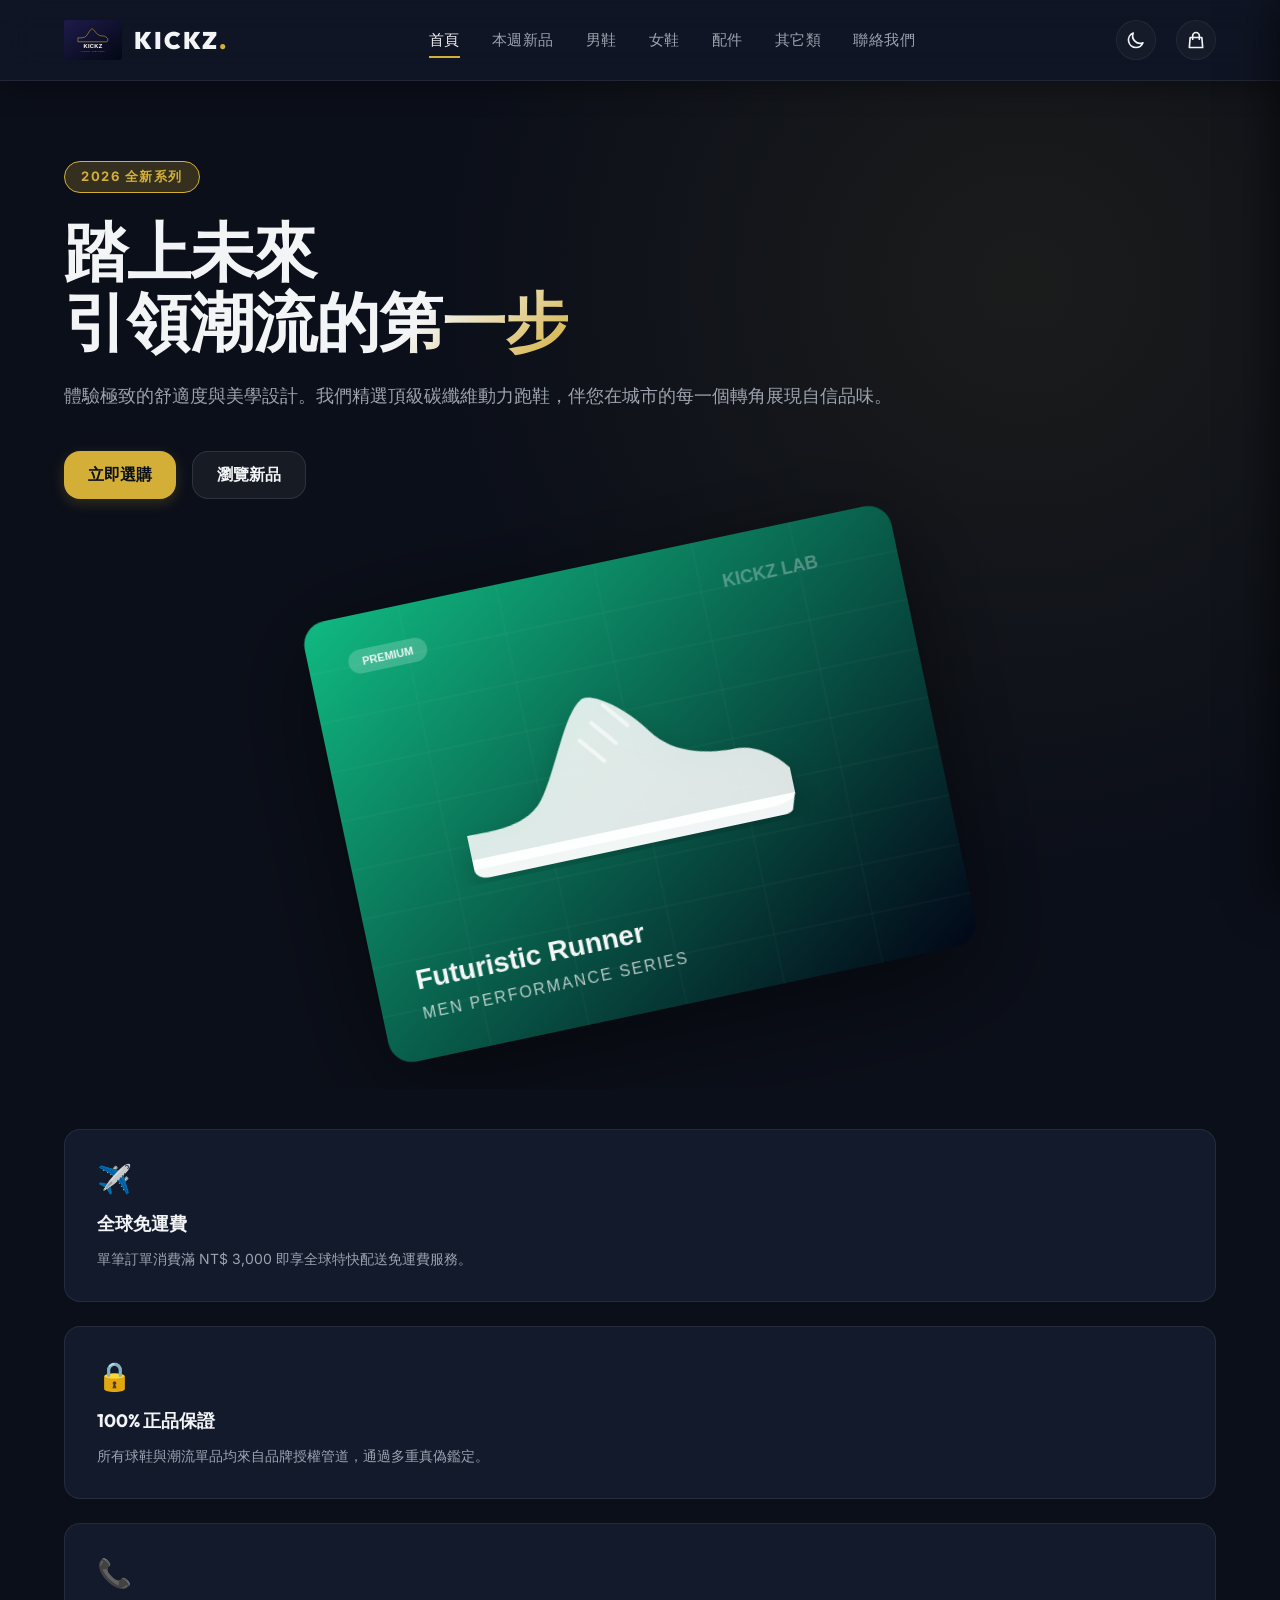
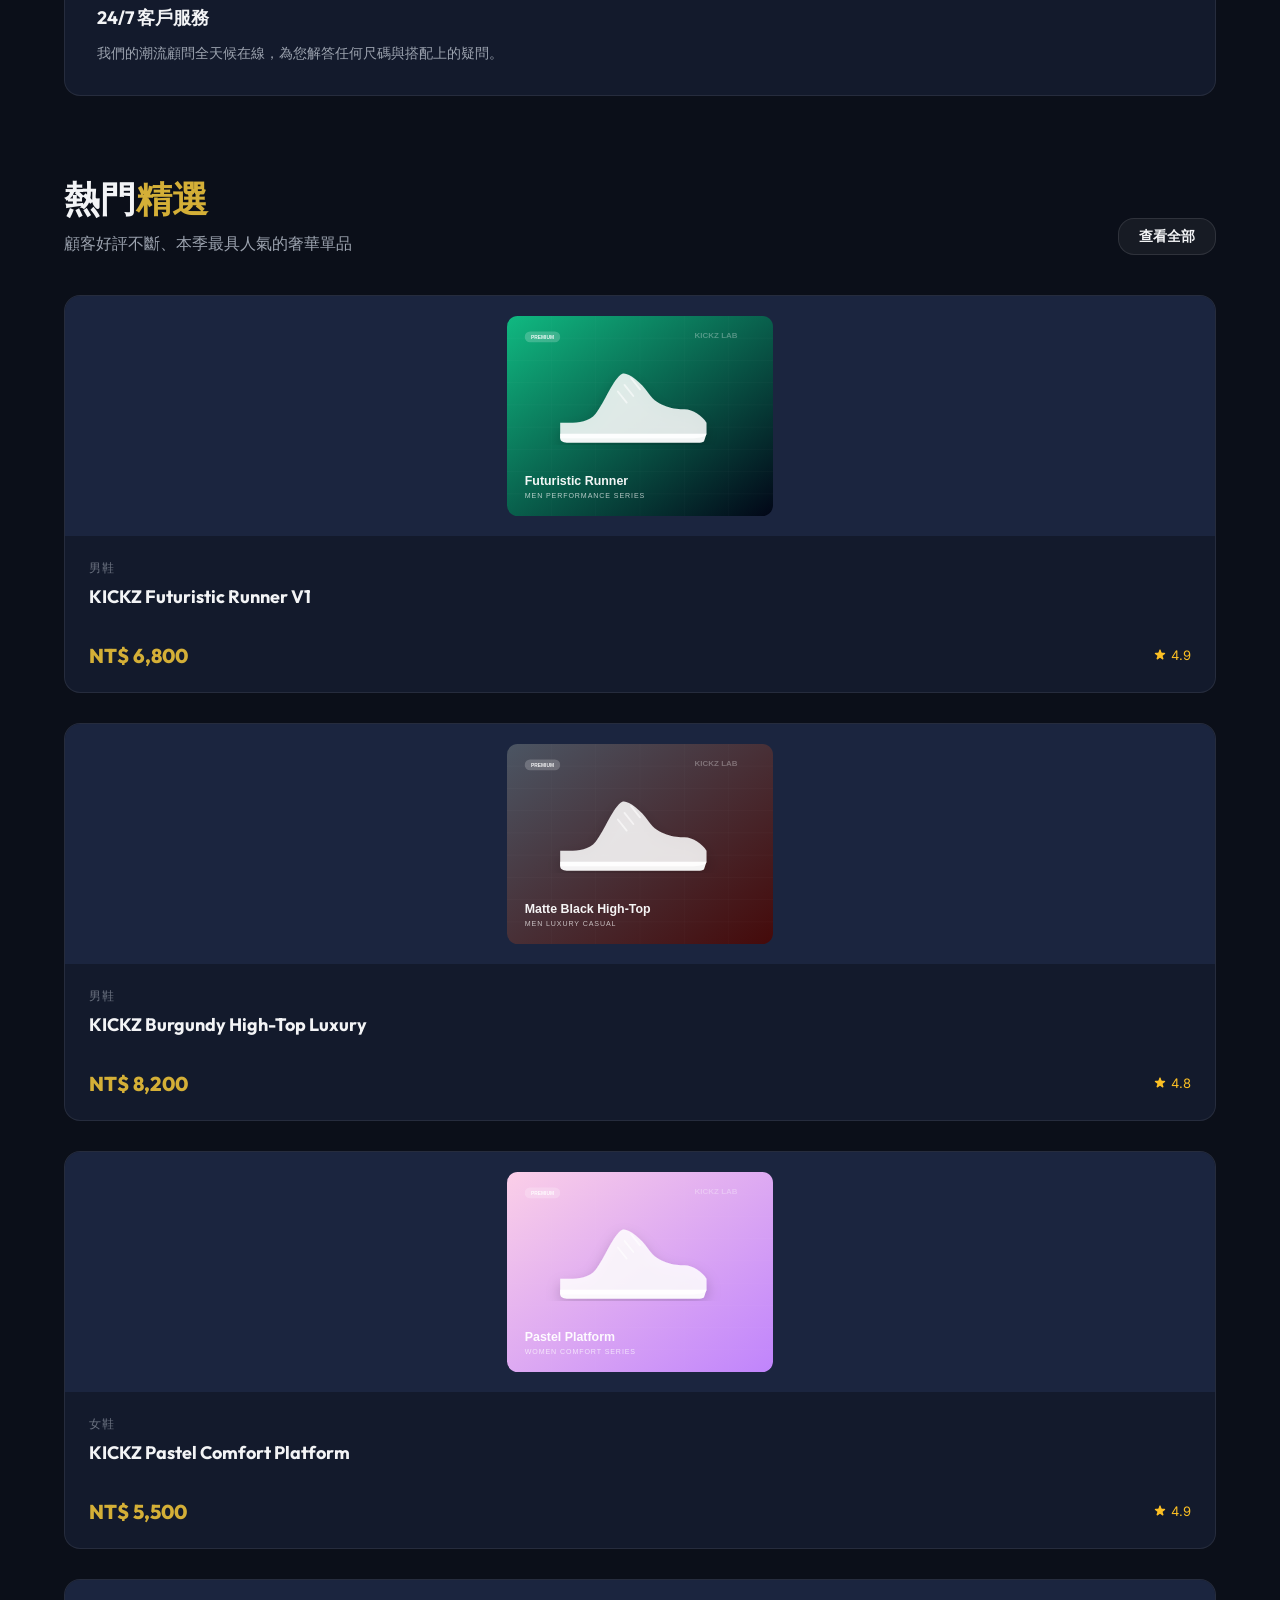
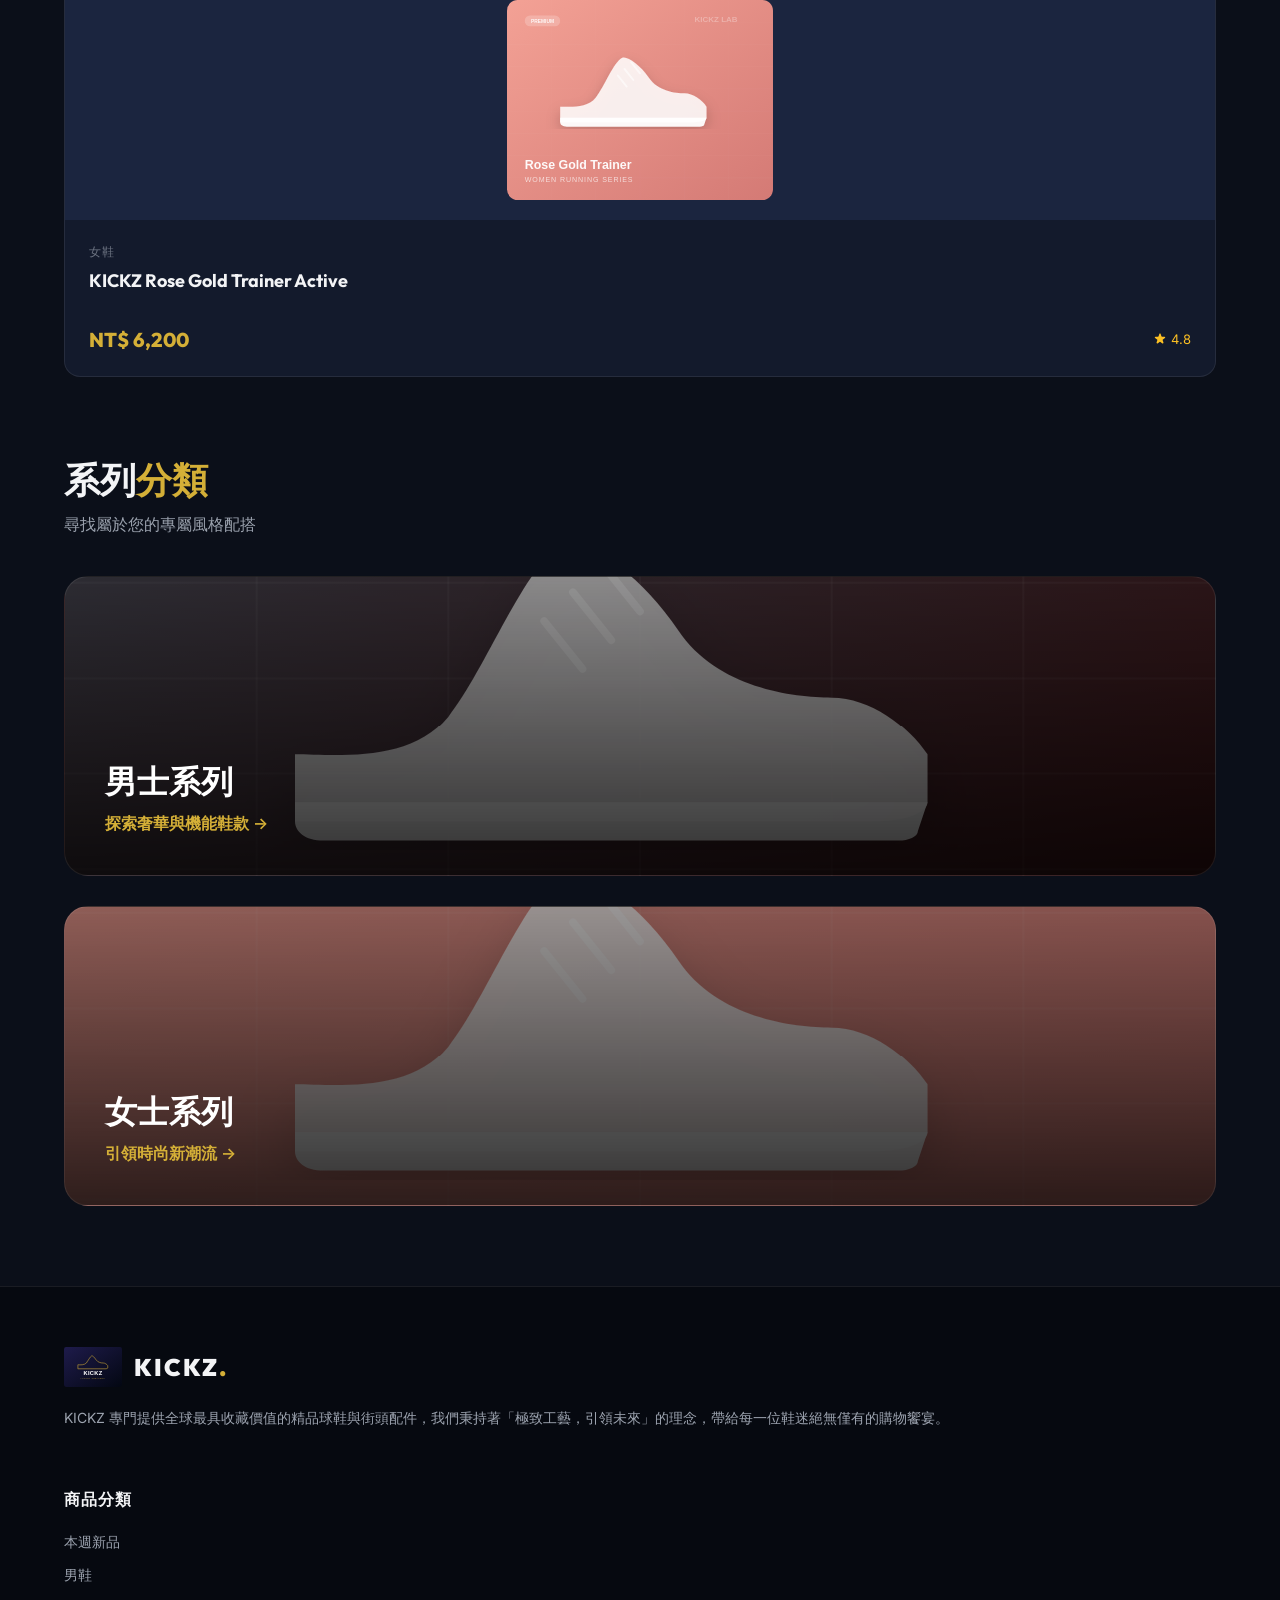
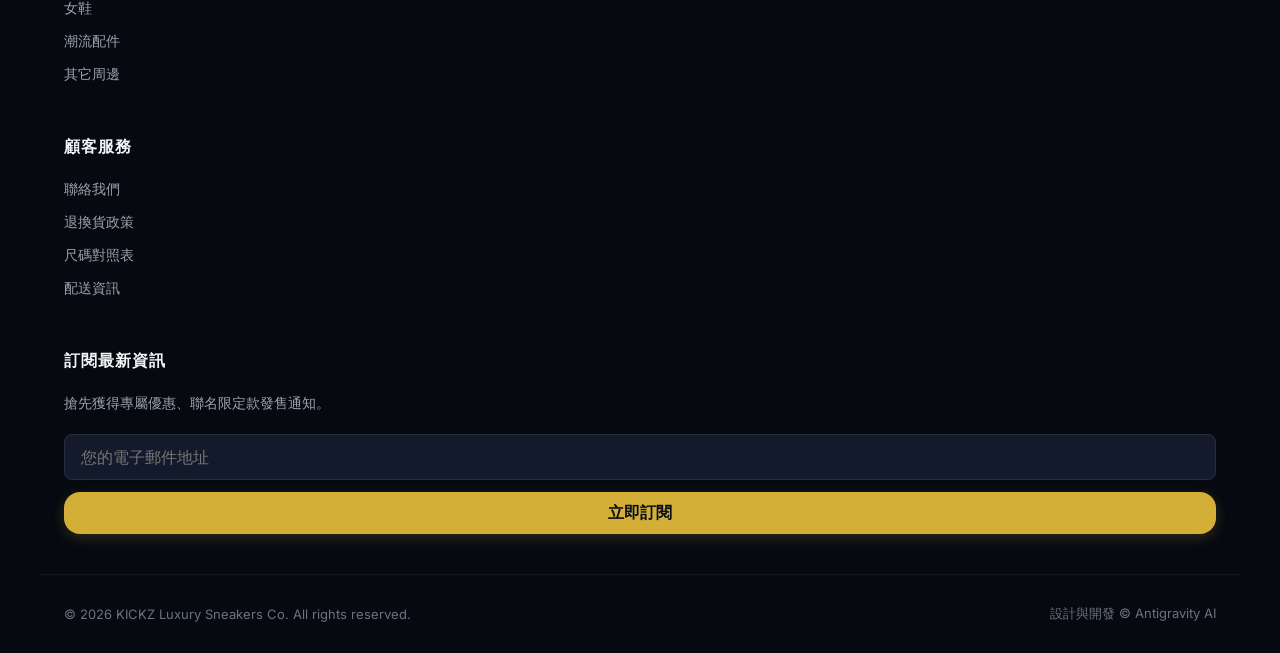
==== index.html @ 4201619d "Add files via upload" ====
<!DOCTYPE html>
<html lang="zh-Hant">
<head>
  <meta charset="UTF-8">
  <meta name="viewport" content="width=device-width, initial-scale=1.0">
  <title>北科大頂級球鞋專賣店</title>
  <meta name="description" content="KICKZ 匯集全球最頂尖、最具未來感的限量潮流鞋款與配件。給您極致的舒適體驗與奢華設計。">
  <meta name="keywords" content="北科大球鞋店,男鞋,女鞋,配件,潮流">
  <link rel="stylesheet" href="style.css">
</head>
<body>

  <!-- Header -->
  <header>
    <div class="container header-container">
      <a href="index.html" class="logo">
        <img src="assets/logo.svg" alt="KICKZ LOGO">
        <span>KICKZ<span class="logo-accent">.</span></span>
      </a>
      
      <nav>
        <a href="index.html" class="active">首頁</a>
        <a href="new-arrivals.html">本週新品</a>
        <a href="mens.html">男鞋</a>
        <a href="womens.html">女鞋</a>
        <a href="accessories.html">配件</a>
        <a href="others.html">其它類</a>
        <a href="contact.html">聯絡我們</a>
      </nav>

      <div class="header-actions">
        <a href="#" id="theme-toggle" class="icon-btn" title="切換主題">
          <svg style="width: 20px; height: 20px;" fill="none" stroke="currentColor" viewBox="0 0 24 24" xmlns="http://www.w3.org/2000/svg"><path stroke-linecap="round" stroke-linejoin="round" stroke-width="2" d="M20.354 15.354A9 9 0 018.646 3.646 9.003 9.003 0 0012 21a9.003 9.003 0 008.354-5.646z"></path></svg>
        </a>
        <a href="#" id="cart-btn" class="icon-btn" title="購物車">
          <svg style="width: 20px; height: 20px;" fill="none" stroke="currentColor" viewBox="0 0 24 24" xmlns="http://www.w3.org/2000/svg"><path stroke-linecap="round" stroke-linejoin="round" stroke-width="2" d="M16 11V7a4 4 0 00-8 0v4M5 9h14l1 12H4L5 9z"></path></svg>
          <span id="cart-badge" class="badge" style="display: none;">0</span>
        </a>
      </div>
    </div>
  </header>

  <!-- Hero Section -->
  <section class="hero">
    <div class="container hero-grid">
      <div class="hero-content">
        <span class="hero-tag">2026 全新系列</span>
        <h1 class="hero-title">踏上未來<br>引領潮流的<span>第一步</span></h1>
        <p class="hero-desc">體驗極致的舒適度與美學設計。我們精選頂級碳纖維動力跑鞋，伴您在城市的每一個轉角展現自信品味。</p>
        <div class="hero-btns">
          <a href="product.html?id=1" class="btn btn-primary">立即選購</a>
          <a href="new-arrivals.html" class="btn btn-secondary">瀏覽新品</a>
        </div>
      </div>
      <div class="hero-image-wrapper">
        <div class="hero-circle-bg"></div>
        <img src="assets/men_shoe_1.svg" alt="Futuristic Runner" class="hero-image">
      </div>
    </div>
  </section>

  <!-- Brand Values Row -->
  <section class="container" style="margin-top: 40px; margin-bottom: 80px;">
    <div class="features-row">
      <div class="feat-card">
        <div class="feat-icon">✈️</div>
        <h3>全球免運費</h3>
        <p>單筆訂單消費滿 NT$ 3,000 即享全球特快配送免運費服務。</p>
      </div>
      <div class="feat-card">
        <div class="feat-icon">🔒</div>
        <h3>100% 正品保證</h3>
        <p>所有球鞋與潮流單品均來自品牌授權管道，通過多重真偽鑑定。</p>
      </div>
      <div class="feat-card">
        <div class="feat-icon">📞</div>
        <h3>24/7 客戶服務</h3>
        <p>我們的潮流顧問全天候在線，為您解答任何尺碼與搭配上的疑問。</p>
      </div>
    </div>
  </section>

  <!-- Featured Products Shelf -->
  <section class="container">
    <div class="section-header">
      <div>
        <h2 class="section-title">熱門<span>精選</span></h2>
        <p class="section-subtitle">顧客好評不斷、本季最具人氣的奢華單品</p>
      </div>
      <a href="new-arrivals.html" class="btn btn-secondary" style="padding: 8px 20px; font-size: 14px;">查看全部</a>
    </div>

    <div class="product-grid" id="featured-grid">
      <!-- Injected by JS -->
    </div>
  </section>

  <!-- CTA Banner Grid / Categories -->
  <section class="container" style="margin-bottom: 80px;">
    <div class="section-header">
      <div>
        <h2 class="section-title">系列<span>分類</span></h2>
        <p class="section-subtitle">尋找屬於您的專屬風格配搭</p>
      </div>
    </div>
    
    <div style="display: grid; grid-template-cols: 1fr 1fr; gap: 30px;">
      <a href="mens.html" style="position: relative; height: 300px; border-radius: var(--border-radius-lg); overflow: hidden; background: linear-gradient(rgba(0,0,0,0.4), rgba(0,0,0,0.8)), url('assets/men_shoe_2.svg') center/cover; display: flex; flex-direction: column; justify-content: flex-end; padding: 40px; border: 1px solid var(--glass-border); transition: border-color 0.3s;">
        <h3 style="font-family: var(--font-display); font-size: 32px; font-weight: 800; color: white;">男士系列</h3>
        <p style="color: var(--primary); font-weight: 600; margin-top: 8px;">探索奢華與機能鞋款 →</p>
      </a>
      <a href="womens.html" style="position: relative; height: 300px; border-radius: var(--border-radius-lg); overflow: hidden; background: linear-gradient(rgba(0,0,0,0.4), rgba(0,0,0,0.8)), url('assets/women_shoe_2.svg') center/cover; display: flex; flex-direction: column; justify-content: flex-end; padding: 40px; border: 1px solid var(--glass-border); transition: border-color 0.3s;">
        <h3 style="font-family: var(--font-display); font-size: 32px; font-weight: 800; color: white;">女士系列</h3>
        <p style="color: var(--primary); font-weight: 600; margin-top: 8px;">引領時尚新潮流 →</p>
      </a>
    </div>
  </section>

  <!-- Footer -->
  <footer>
    <div class="container footer-grid">
      <div class="footer-col">
        <a href="index.html" class="logo" style="margin-bottom: 20px;">
          <img src="assets/logo.svg" alt="KICKZ">
          <span>KICKZ<span class="logo-accent">.</span></span>
        </a>
        <p>KICKZ 專門提供全球最具收藏價值的精品球鞋與街頭配件，我們秉持著「極致工藝，引領未來」的理念，帶給每一位鞋迷絕無僅有的購物饗宴。</p>
      </div>
      <div class="footer-col">
        <h3>商品分類</h3>
        <ul>
          <li><a href="new-arrivals.html">本週新品</a></li>
          <li><a href="mens.html">男鞋</a></li>
          <li><a href="womens.html">女鞋</a></li>
          <li><a href="accessories.html">潮流配件</a></li>
          <li><a href="others.html">其它周邊</a></li>
        </ul>
      </div>
      <div class="footer-col">
        <h3>顧客服務</h3>
        <ul>
          <li><a href="contact.html">聯絡我們</a></li>
          <li><a href="#">退換貨政策</a></li>
          <li><a href="#">尺碼對照表</a></li>
          <li><a href="#">配送資訊</a></li>
        </ul>
      </div>
      <div class="footer-col footer-newsletter">
        <h3>訂閱最新資訊</h3>
        <p>搶先獲得專屬優惠、聯名限定款發售通知。</p>
        <input type="email" placeholder="您的電子郵件地址">
        <button class="btn btn-primary" style="width: 100%; padding: 10px;">立即訂閱</button>
      </div>
    </div>
    <div class="container footer-bottom">
      <p>&copy; 2026 KICKZ Luxury Sneakers Co. All rights reserved.</p>
      <p>設計與開發 &copy; Antigravity AI</p>
    </div>
  </footer>

  <!-- Shopping Cart Drawer Overlay -->
  <div id="cart-overlay" class="cart-overlay"></div>
  
  <!-- Shopping Cart Drawer -->
  <div id="cart-drawer" class="cart-drawer">
    <div class="cart-header">
      <div class="cart-title">購物車清單</div>
      <button id="cart-close" class="cart-close-btn">&times;</button>
    </div>
    <div class="cart-items" id="cart-items-container">
      <!-- Injected by JS -->
    </div>
    <div class="cart-footer">
      <div class="cart-summary-row">
        <span class="cart-total-label">總計金額:</span>
        <span class="cart-total-price" id="cart-total-price">NT$ 0</span>
      </div>
      <button class="btn btn-primary" style="width: 100%;" onclick="showToast('感謝您的購買！此為展示專案，結帳功能已模擬完成。')">立即結帳</button>
    </div>
  </div>

  <!-- Scripts -->
  <script src="products.js"></script>
  <script src="app.js"></script>
  <script>
    // Hydrate featured products grid
    document.addEventListener('DOMContentLoaded', () => {
      const featured = getFeaturedProducts();
      const grid = document.getElementById('featured-grid');
      
      let html = '';
      featured.slice(0, 4).forEach(product => {
        html += `
          <div class="product-card">
            <span class="badge-tag badge-featured">HOT</span>
            <div class="product-img-container">
              <img src="${product.image}" alt="${product.name}">
            </div>
            <div class="product-info">
              <span class="product-cat">${product.category === 'men' ? '男鞋' : product.category === 'women' ? '女鞋' : '配件'}</span>
              <a href="product.html?id=${product.id}" class="product-name">${product.name}</a>
              <div class="product-meta">
                <span class="product-price">NT$ ${product.price.toLocaleString()}</span>
                <span class="product-rating">
                  <svg viewBox="0 0 20 20" xmlns="http://www.w3.org/2000/svg"><path d="M9.049 2.927c.3-.921 1.603-.921 1.902 0l1.07 3.292a1 1 0 00.95.69h3.462c.969 0 1.371 1.24.588 1.81l-2.8 2.034a1 1 0 00-.364 1.118l1.07 3.292c.3.921-.755 1.688-1.54 1.118l-2.8-2.034a1 1 0 00-1.175 0l-2.8 2.034c-.784.57-1.838-.197-1.539-1.118l1.07-3.292a1 1 0 00-.364-1.118L2.98 8.72c-.783-.57-.38-1.81.588-1.81h3.461a1 1 0 00.951-.69l1.07-3.292z"/></svg>
                  <span>${product.rating}</span>
                </span>
              </div>
            </div>
          </div>
        `;
      });
      
      grid.innerHTML = html;
    });
  </script>
</body>
</html>
---- style.css ----
@import url('https://fonts.googleapis.com/css2?family=Inter:wght@300;400;500;600&family=Outfit:wght@400;500;600;700;800;900&display=swap');

:root {
  --font-display: 'Outfit', 'Inter', sans-serif;
  --font-body: 'Inter', sans-serif;

  /* Premium Color Palette */
  --bg-primary: #0b0f19;
  --bg-secondary: #131a2c;
  --bg-tertiary: #1b253f;
  --text-primary: #f3f4f6;
  --text-secondary: #9ca3af;
  --text-muted: #6b7280;
  
  --primary: #d4af37; /* Metallic Gold Accent */
  --primary-hover: #bda130;
  --primary-glow: rgba(212, 175, 55, 0.2);
  
  --accent-neon: #10b981; /* Emerald Neon */
  --accent-pink: #f43f5e;
  
  --glass-bg: rgba(19, 26, 44, 0.6);
  --glass-border: rgba(255, 255, 255, 0.08);
  --glass-shadow: rgba(0, 0, 0, 0.4);

  --border-radius-sm: 8px;
  --border-radius-md: 16px;
  --border-radius-lg: 24px;
  --border-radius-full: 9999px;

  --transition-fast: 0.2s cubic-bezier(0.4, 0, 0.2, 1);
  --transition-smooth: 0.4s cubic-bezier(0.4, 0, 0.2, 1);
  
  --max-width: 1200px;
}

/* Light Mode Overrides if requested (kept as class for premium toggle) */
body.light-theme {
  --bg-primary: #f8fafc;
  --bg-secondary: #ffffff;
  --bg-tertiary: #f1f5f9;
  --text-primary: #0f172a;
  --text-secondary: #475569;
  --text-muted: #94a3b8;
  --glass-bg: rgba(255, 255, 255, 0.8);
  --glass-border: rgba(15, 23, 42, 0.08);
  --glass-shadow: rgba(15, 23, 42, 0.05);
  --primary: #c59b27;
  --primary-glow: rgba(197, 155, 39, 0.15);
}

/* Global Reset & Base */
* {
  margin: 0;
  padding: 0;
  box-sizing: border-box;
  -webkit-font-smoothing: antialiased;
}

html {
  scroll-behavior: smooth;
  font-size: 16px;
}

body {
  background-color: var(--bg-primary);
  color: var(--text-primary);
  font-family: var(--font-body);
  overflow-x: hidden;
  transition: background-color var(--transition-smooth), color var(--transition-smooth);
}

a {
  color: inherit;
  text-decoration: none;
  transition: color var(--transition-fast);
}

button, input, select, textarea {
  font-family: inherit;
  font-size: inherit;
  background: none;
  border: none;
  outline: none;
}

button {
  cursor: pointer;
}

img, svg {
  max-width: 100%;
  display: block;
}

/* Main Container */
.container {
  max-width: var(--max-width);
  margin: 0 auto;
  padding: 0 24px;
}

/* Navigation Header */
header {
  position: sticky;
  top: 0;
  z-index: 100;
  background: var(--glass-bg);
  backdrop-filter: blur(16px);
  -webkit-backdrop-filter: blur(16px);
  border-bottom: 1px solid var(--glass-border);
  box-shadow: 0 4px 30px var(--glass-shadow);
  transition: background var(--transition-smooth);
}

.header-container {
  display: flex;
  justify-content: space-between;
  align-items: center;
  height: 80px;
}

.logo {
  display: flex;
  align-items: center;
  gap: 12px;
  font-family: var(--font-display);
  font-weight: 900;
  font-size: 24px;
  letter-spacing: 2px;
  color: var(--text-primary);
}

.logo img {
  height: 40px;
  width: auto;
}

.logo-accent {
  color: var(--primary);
}

nav {
  display: flex;
  align-items: center;
  gap: 32px;
}

nav a {
  font-weight: 500;
  font-size: 15px;
  letter-spacing: 0.5px;
  color: var(--text-secondary);
  position: relative;
  padding: 8px 0;
}

nav a::after {
  content: '';
  position: absolute;
  bottom: 0;
  left: 0;
  width: 0;
  height: 2px;
  background-color: var(--primary);
  transition: width var(--transition-fast);
}

nav a:hover, nav a.active {
  color: var(--text-primary);
}

nav a.active::after, nav a:hover::after {
  width: 100%;
}

.header-actions {
  display: flex;
  align-items: center;
  gap: 20px;
}

.icon-btn {
  color: var(--text-primary);
  font-size: 20px;
  position: relative;
  display: flex;
  align-items: center;
  justify-content: center;
  width: 40px;
  height: 40px;
  border-radius: var(--border-radius-full);
  background: rgba(255, 255, 255, 0.03);
  border: 1px solid rgba(255, 255, 255, 0.05);
  transition: all var(--transition-fast);
}

.icon-btn:hover {
  background: var(--primary-glow);
  border-color: var(--primary);
  color: var(--primary);
  transform: translateY(-2px);
}

.badge {
  position: absolute;
  top: -4px;
  right: -4px;
  background-color: var(--accent-pink);
  color: white;
  font-size: 10px;
  font-weight: 700;
  padding: 2px 6px;
  border-radius: var(--border-radius-full);
  border: 2px solid var(--bg-primary);
}

/* Premium Buttons */
.btn {
  display: inline-flex;
  align-items: center;
  justify-content: center;
  gap: 8px;
  padding: 12px 24px;
  font-weight: 600;
  border-radius: var(--border-radius-md);
  transition: all var(--transition-fast);
  font-family: var(--font-display);
}

.btn-primary {
  background: var(--primary);
  color: #0b0f19;
  box-shadow: 0 4px 14px var(--primary-glow);
}

.btn-primary:hover {
  background: var(--primary-hover);
  box-shadow: 0 6px 20px rgba(212, 175, 55, 0.4);
  transform: translateY(-2px);
}

.btn-secondary {
  background: rgba(255, 255, 255, 0.05);
  border: 1px solid rgba(255, 255, 255, 0.1);
  color: var(--text-primary);
}

.btn-secondary:hover {
  background: rgba(255, 255, 255, 0.1);
  border-color: rgba(255, 255, 255, 0.2);
  transform: translateY(-2px);
}

/* Hero Section */
.hero {
  position: relative;
  padding: 80px 0;
  background: radial-gradient(circle at 80% 20%, rgba(212, 175, 55, 0.08), transparent 45%);
  overflow: hidden;
}

.hero-grid {
  display: grid;
  grid-template-cols: 1fr 1fr;
  align-items: center;
  gap: 60px;
}

.hero-tag {
  display: inline-block;
  padding: 6px 16px;
  background: var(--primary-glow);
  border: 1px solid var(--primary);
  color: var(--primary);
  border-radius: var(--border-radius-full);
  font-size: 13px;
  font-weight: 700;
  letter-spacing: 1.5px;
  margin-bottom: 24px;
  text-transform: uppercase;
}

.hero-title {
  font-family: var(--font-display);
  font-size: 64px;
  font-weight: 900;
  line-height: 1.1;
  letter-spacing: -1px;
  margin-bottom: 24px;
}

.hero-title span {
  background: linear-gradient(135deg, var(--text-primary) 30%, var(--primary) 100%);
  -webkit-background-clip: text;
  -webkit-text-fill-color: transparent;
}

.hero-desc {
  color: var(--text-secondary);
  font-size: 18px;
  line-height: 1.6;
  margin-bottom: 40px;
}

.hero-btns {
  display: flex;
  gap: 16px;
}

.hero-image-wrapper {
  position: relative;
  display: flex;
  justify-content: center;
  align-items: center;
}

.hero-circle-bg {
  position: absolute;
  width: 400px;
  height: 400px;
  border-radius: var(--border-radius-full);
  background: radial-gradient(circle, rgba(212, 175, 55, 0.15) 0%, transparent 70%);
  filter: blur(20px);
  z-index: 1;
}

.hero-image {
  position: relative;
  z-index: 2;
  transform: rotate(-12deg) scale(1);
  filter: drop-shadow(0 25px 50px rgba(0,0,0,0.5));
  transition: transform var(--transition-smooth);
}

.hero-image:hover {
  transform: rotate(-5deg) scale(1.05);
}

/* Feature Cards Row */
.features-row {
  display: grid;
  grid-template-cols: repeat(3, 1fr);
  gap: 24px;
  margin-bottom: 80px;
}

.feat-card {
  padding: 32px;
  background: var(--bg-secondary);
  border: 1px solid var(--glass-border);
  border-radius: var(--border-radius-md);
  transition: all var(--transition-fast);
}

.feat-card:hover {
  border-color: var(--primary);
  transform: translateY(-5px);
}

.feat-icon {
  font-size: 28px;
  color: var(--primary);
  margin-bottom: 16px;
}

.feat-card h3 {
  font-family: var(--font-display);
  font-size: 18px;
  font-weight: 700;
  margin-bottom: 12px;
}

.feat-card p {
  color: var(--text-secondary);
  font-size: 14px;
  line-height: 1.5;
}

/* Section Header */
.section-header {
  display: flex;
  justify-content: space-between;
  align-items: flex-end;
  margin-bottom: 40px;
}

.section-title {
  font-family: var(--font-display);
  font-size: 36px;
  font-weight: 800;
}

.section-title span {
  color: var(--primary);
}

.section-subtitle {
  color: var(--text-secondary);
  margin-top: 8px;
}

/* Product Catalog Grid */
.product-grid {
  display: grid;
  grid-template-cols: repeat(4, 1fr);
  gap: 30px;
  margin-bottom: 80px;
}

/* Product Card */
.product-card {
  background: var(--bg-secondary);
  border: 1px solid var(--glass-border);
  border-radius: var(--border-radius-md);
  overflow: hidden;
  position: relative;
  transition: all var(--transition-smooth);
  display: flex;
  flex-direction: column;
}

.product-card:hover {
  transform: translateY(-8px);
  border-color: rgba(212, 175, 55, 0.4);
  box-shadow: 0 12px 30px rgba(0, 0, 0, 0.3);
}

.product-img-container {
  height: 240px;
  background: var(--bg-tertiary);
  display: flex;
  justify-content: center;
  align-items: center;
  position: relative;
  overflow: hidden;
  padding: 20px;
}

.product-img-container img {
  max-height: 100%;
  object-fit: contain;
  transition: transform var(--transition-smooth);
}

.product-card:hover .product-img-container img {
  transform: scale(1.1) rotate(-3deg);
}

.badge-tag {
  position: absolute;
  top: 16px;
  left: 16px;
  padding: 4px 10px;
  font-size: 11px;
  font-weight: 700;
  border-radius: var(--border-radius-full);
  text-transform: uppercase;
  letter-spacing: 0.5px;
}

.badge-new {
  background: var(--accent-neon);
  color: #0b0f19;
}

.badge-featured {
  background: var(--primary);
  color: #0b0f19;
}

.product-info {
  padding: 24px;
  display: flex;
  flex-direction: column;
  flex-grow: 1;
}

.product-cat {
  font-size: 12px;
  color: var(--text-muted);
  text-transform: uppercase;
  letter-spacing: 1px;
  margin-bottom: 8px;
}

.product-name {
  font-family: var(--font-display);
  font-size: 18px;
  font-weight: 700;
  line-height: 1.3;
  margin-bottom: 12px;
  color: var(--text-primary);
  display: -webkit-box;
  -webkit-line-clamp: 2;
  -webkit-box-orient: vertical;
  overflow: hidden;
  height: 46px;
}

.product-meta {
  display: flex;
  justify-content: space-between;
  align-items: center;
  margin-top: auto;
}

.product-price {
  font-family: var(--font-display);
  font-size: 20px;
  font-weight: 800;
  color: var(--primary);
}

.product-rating {
  display: flex;
  align-items: center;
  gap: 4px;
  font-size: 13px;
  color: #fbbf24;
}

.product-rating svg {
  fill: currentColor;
  width: 14px;
  height: 14px;
}

/* Category Filter Bar */
.filter-bar {
  display: flex;
  justify-content: space-between;
  align-items: center;
  background: var(--bg-secondary);
  border: 1px solid var(--glass-border);
  padding: 16px 24px;
  border-radius: var(--border-radius-md);
  margin-bottom: 40px;
}

.filters-left {
  display: flex;
  gap: 12px;
  flex-wrap: wrap;
}

.filter-btn {
  padding: 8px 20px;
  border-radius: var(--border-radius-sm);
  background: rgba(255, 255, 255, 0.03);
  border: 1px solid rgba(255, 255, 255, 0.05);
  color: var(--text-secondary);
  font-weight: 500;
  font-size: 14px;
  transition: all var(--transition-fast);
}

.filter-btn:hover, .filter-btn.active {
  background: var(--primary);
  color: #0b0f19;
  border-color: var(--primary);
}

.sort-select {
  padding: 8px 16px;
  background: rgba(255, 255, 255, 0.03);
  border: 1px solid rgba(255, 255, 255, 0.05);
  color: var(--text-primary);
  border-radius: var(--border-radius-sm);
  cursor: pointer;
}

.sort-select option {
  background: var(--bg-secondary);
  color: var(--text-primary);
}

/* Detail Page Layout */
.detail-grid {
  display: grid;
  grid-template-cols: 1fr 1fr;
  gap: 60px;
  padding: 60px 0;
}

.detail-img-box {
  background: var(--bg-secondary);
  border: 1px solid var(--glass-border);
  border-radius: var(--border-radius-lg);
  padding: 40px;
  display: flex;
  justify-content: center;
  align-items: center;
  position: sticky;
  top: 120px;
  min-height: 480px;
}

.detail-img-box img {
  max-height: 400px;
  object-fit: contain;
  filter: drop-shadow(0 20px 40px rgba(0,0,0,0.3));
}

.detail-content {
  display: flex;
  flex-direction: column;
}

.detail-cat {
  font-size: 14px;
  color: var(--primary);
  font-weight: 600;
  text-transform: uppercase;
  letter-spacing: 2px;
  margin-bottom: 12px;
}

.detail-title {
  font-family: var(--font-display);
  font-size: 40px;
  font-weight: 900;
  line-height: 1.2;
  margin-bottom: 16px;
}

.detail-reviews {
  display: flex;
  align-items: center;
  gap: 8px;
  margin-bottom: 24px;
}

.detail-price {
  font-family: var(--font-display);
  font-size: 32px;
  font-weight: 800;
  color: var(--primary);
  margin-bottom: 24px;
}

.detail-desc {
  color: var(--text-secondary);
  line-height: 1.7;
  margin-bottom: 32px;
}

.detail-section-title {
  font-family: var(--font-display);
  font-size: 16px;
  font-weight: 700;
  text-transform: uppercase;
  letter-spacing: 1px;
  margin-bottom: 16px;
}

.sizes-grid {
  display: flex;
  flex-wrap: wrap;
  gap: 12px;
  margin-bottom: 32px;
}

.size-option {
  width: 50px;
  height: 50px;
  border-radius: var(--border-radius-sm);
  border: 1px solid var(--glass-border);
  background: rgba(255, 255, 255, 0.03);
  display: flex;
  align-items: center;
  justify-content: center;
  font-weight: 600;
  cursor: pointer;
  transition: all var(--transition-fast);
}

.size-option:hover, .size-option.active {
  border-color: var(--primary);
  color: var(--primary);
  background: var(--primary-glow);
}

.detail-features {
  list-style: none;
  margin-bottom: 40px;
}

.detail-features li {
  display: flex;
  align-items: center;
  gap: 12px;
  margin-bottom: 12px;
  color: var(--text-secondary);
}

.detail-features li::before {
  content: '✓';
  color: var(--accent-neon);
  font-weight: bold;
}

.actions-row {
  display: flex;
  gap: 20px;
  margin-bottom: 40px;
}

/* Contact Us Layout */
.contact-grid {
  display: grid;
  grid-template-cols: 1fr 1fr;
  gap: 60px;
  padding: 60px 0;
}

.contact-info-panel {
  display: flex;
  flex-direction: column;
  justify-content: center;
}

.contact-item {
  display: flex;
  gap: 20px;
  margin-bottom: 32px;
}

.contact-icon {
  width: 48px;
  height: 48px;
  border-radius: var(--border-radius-sm);
  background: var(--primary-glow);
  color: var(--primary);
  display: flex;
  align-items: center;
  justify-content: center;
  font-size: 20px;
  flex-shrink: 0;
}

.contact-item h4 {
  font-family: var(--font-display);
  font-size: 18px;
  margin-bottom: 6px;
}

.contact-item p {
  color: var(--text-secondary);
  font-size: 15px;
  line-height: 1.5;
}

.contact-form {
  background: var(--bg-secondary);
  border: 1px solid var(--glass-border);
  padding: 40px;
  border-radius: var(--border-radius-lg);
}

.form-group {
  margin-bottom: 24px;
}

.form-group label {
  display: block;
  font-size: 13px;
  font-weight: 600;
  text-transform: uppercase;
  letter-spacing: 1px;
  margin-bottom: 8px;
  color: var(--text-secondary);
}

.form-input {
  width: 100%;
  padding: 14px 18px;
  background: var(--bg-tertiary);
  border: 1px solid var(--glass-border);
  color: var(--text-primary);
  border-radius: var(--border-radius-sm);
  transition: border-color var(--transition-fast);
}

.form-input:focus {
  border-color: var(--primary);
}

textarea.form-input {
  min-height: 150px;
  resize: vertical;
}

/* Slide-out Drawer Cart */
.cart-drawer {
  position: fixed;
  top: 0;
  right: -450px;
  width: 450px;
  height: 100vh;
  background: var(--bg-secondary);
  border-left: 1px solid var(--glass-border);
  box-shadow: -10px 0 40px rgba(0,0,0,0.5);
  z-index: 1000;
  display: flex;
  flex-direction: column;
  transition: right var(--transition-smooth);
}

.cart-drawer.open {
  right: 0;
}

.cart-header {
  padding: 24px;
  border-bottom: 1px solid var(--glass-border);
  display: flex;
  justify-content: space-between;
  align-items: center;
}

.cart-title {
  font-family: var(--font-display);
  font-size: 20px;
  font-weight: 800;
}

.cart-close-btn {
  font-size: 24px;
  color: var(--text-secondary);
  transition: color var(--transition-fast);
}

.cart-close-btn:hover {
  color: var(--text-primary);
}

.cart-items {
  flex-grow: 1;
  overflow-y: auto;
  padding: 24px;
}

.cart-item {
  display: flex;
  gap: 16px;
  margin-bottom: 20px;
  border-bottom: 1px solid rgba(255, 255, 255, 0.05);
  padding-bottom: 20px;
}

.cart-item-img {
  width: 80px;
  height: 80px;
  background: var(--bg-tertiary);
  border-radius: var(--border-radius-sm);
  display: flex;
  justify-content: center;
  align-items: center;
  padding: 8px;
}

.cart-item-info {
  flex-grow: 1;
}

.cart-item-name {
  font-family: var(--font-display);
  font-size: 15px;
  font-weight: 600;
  margin-bottom: 4px;
}

.cart-item-meta {
  font-size: 12px;
  color: var(--text-muted);
  margin-bottom: 8px;
}

.cart-item-price {
  font-weight: 700;
  color: var(--primary);
}

.cart-item-qty {
  display: flex;
  align-items: center;
  gap: 8px;
}

.qty-btn {
  width: 24px;
  height: 24px;
  background: var(--bg-tertiary);
  border-radius: var(--border-radius-full);
  display: flex;
  align-items: center;
  justify-content: center;
  font-size: 14px;
}

.cart-footer {
  padding: 24px;
  border-top: 1px solid var(--glass-border);
  background: var(--bg-tertiary);
}

.cart-summary-row {
  display: flex;
  justify-content: space-between;
  margin-bottom: 16px;
}

.cart-total-label {
  font-size: 14px;
  color: var(--text-secondary);
}

.cart-total-price {
  font-family: var(--font-display);
  font-size: 24px;
  font-weight: 800;
  color: var(--primary);
}

/* Footer Section */
footer {
  background: #060910;
  border-top: 1px solid var(--glass-border);
  padding: 60px 0 30px;
  margin-top: 80px;
}

.footer-grid {
  display: grid;
  grid-template-cols: 2fr 1fr 1fr 1.5fr;
  gap: 40px;
  margin-bottom: 40px;
}

.footer-col h3 {
  font-family: var(--font-display);
  font-size: 16px;
  font-weight: 700;
  text-transform: uppercase;
  letter-spacing: 1px;
  margin-bottom: 20px;
  color: var(--text-primary);
}

.footer-col p {
  color: var(--text-secondary);
  font-size: 14px;
  line-height: 1.6;
  margin-bottom: 20px;
}

.footer-col ul {
  list-style: none;
}

.footer-col ul li {
  margin-bottom: 12px;
}

.footer-col ul li a {
  color: var(--text-secondary);
  font-size: 14px;
}

.footer-col ul li a:hover {
  color: var(--primary);
  padding-left: 4px;
}

.footer-newsletter input {
  width: 100%;
  padding: 12px 16px;
  background: var(--bg-secondary);
  border: 1px solid var(--glass-border);
  color: var(--text-primary);
  border-radius: var(--border-radius-sm);
  margin-bottom: 12px;
}

.footer-bottom {
  border-top: 1px solid rgba(255, 255, 255, 0.05);
  padding-top: 30px;
  display: flex;
  justify-content: space-between;
  align-items: center;
  font-size: 13px;
  color: var(--text-muted);
}

/* Cart Overlay Background */
.cart-overlay {
  position: fixed;
  top: 0;
  left: 0;
  width: 100%;
  height: 100vh;
  background: rgba(0,0,0,0.5);
  backdrop-filter: blur(4px);
  z-index: 999;
  display: none;
}

.cart-overlay.open {
  display: block;
}

/* Toast Notifications */
.toast-container {
  position: fixed;
  bottom: 24px;
  right: 24px;
  z-index: 1100;
  display: flex;
  flex-direction: column;
  gap: 12px;
}

.toast {
  background: var(--bg-secondary);
  border-left: 4px solid var(--primary);
  color: var(--text-primary);
  padding: 16px 24px;
  border-radius: var(--border-radius-sm);
  box-shadow: 0 10px 25px rgba(0,0,0,0.3);
  display: flex;
  align-items: center;
  gap: 12px;
  font-weight: 500;
  transform: translateY(100px);
  opacity: 0;
  animation: slideIn 0.3s forwards cubic-bezier(0.4, 0, 0.2, 1);
}

@keyframes slideIn {
  to {
    transform: translateY(0);
    opacity: 1;
  }
}

/* Responsive Styles */
@media (max-width: 1024px) {
  .product-grid {
    grid-template-cols: repeat(3, 1fr);
  }
}

@media (max-width: 768px) {
  .hero-grid, .detail-grid, .contact-grid, .footer-grid {
    grid-template-cols: 1fr;
    gap: 40px;
  }
  
  .hero-image-wrapper {
    order: -1;
  }
  
  .hero-title {
    font-size: 44px;
  }
  
  .product-grid {
    grid-template-cols: repeat(2, 1fr);
  }
  
  nav {
    display: none; /* Can build clean mobile menu */
  }
  
  .features-row {
    grid-template-cols: 1fr;
  }
  
  .cart-drawer {
    width: 100%;
    right: -100%;
  }
}

@media (max-width: 480px) {
  .product-grid {
    grid-template-cols: 1fr;
  }
}
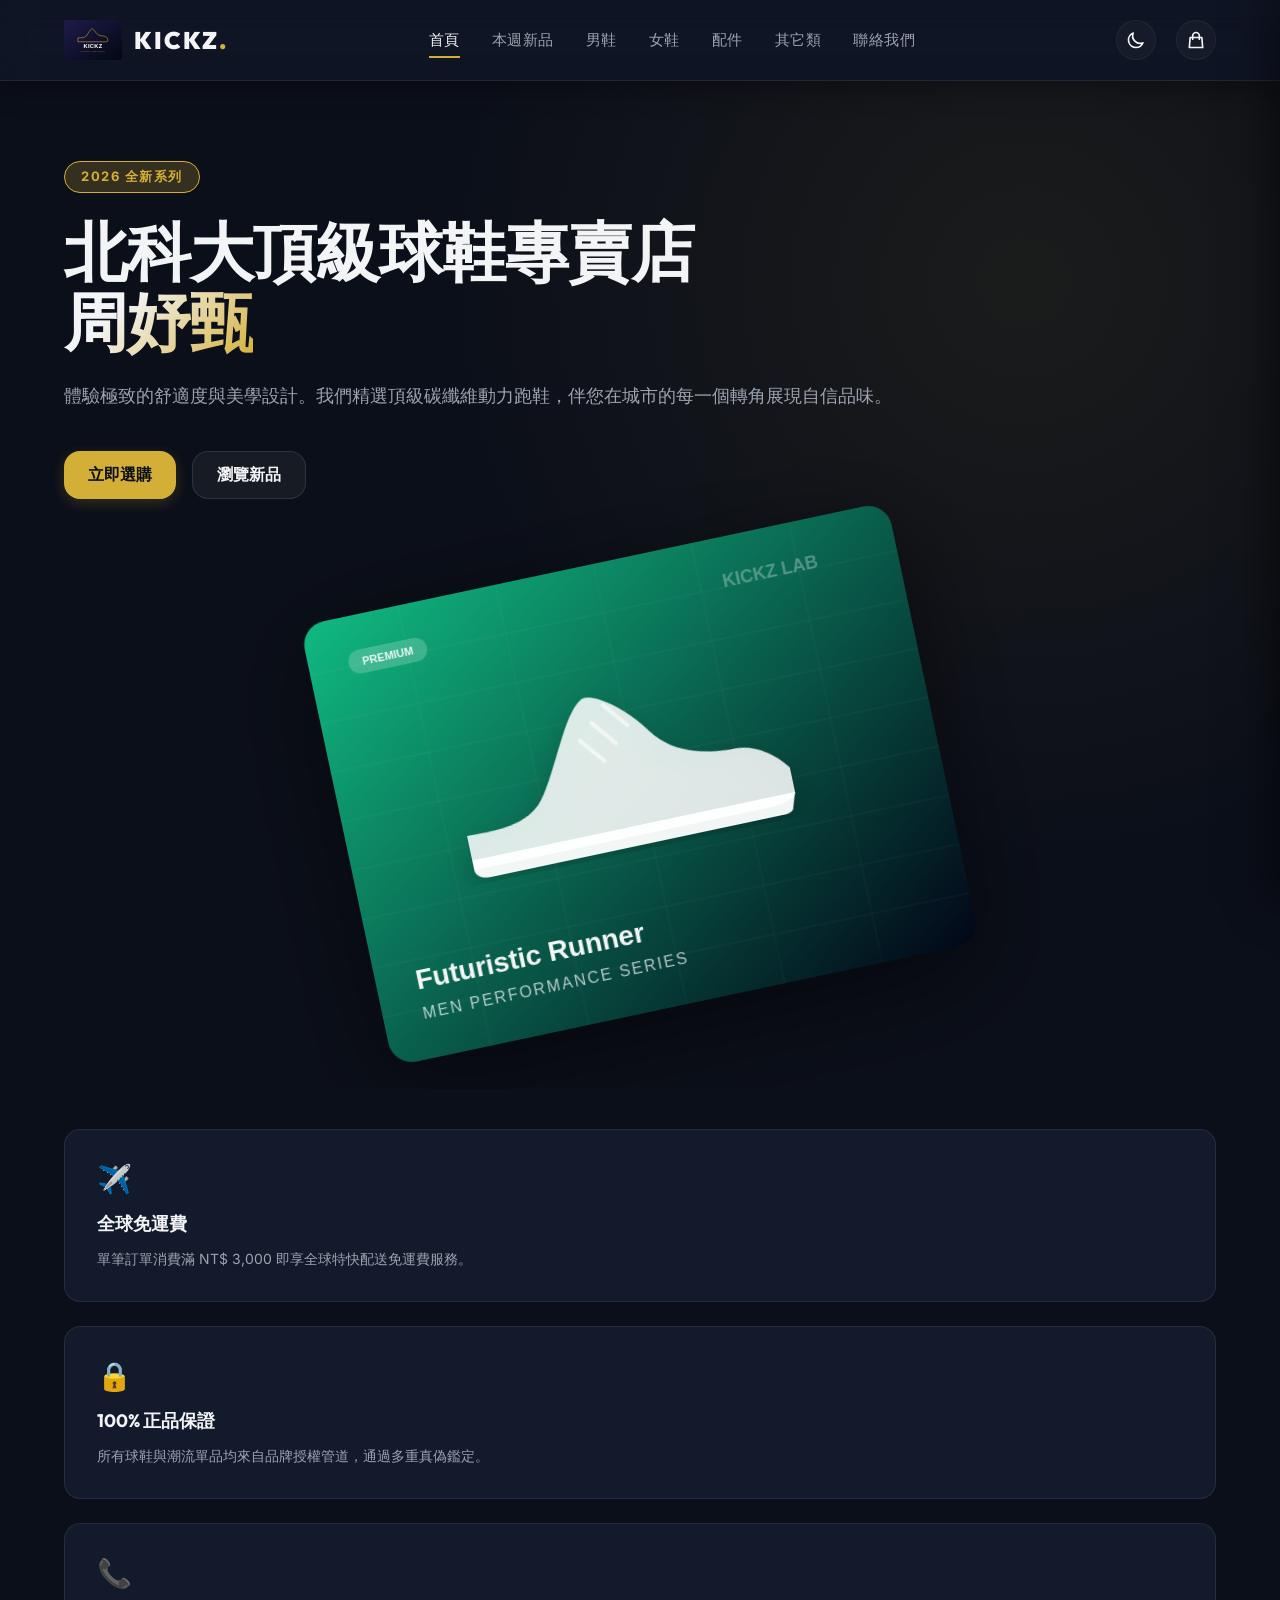
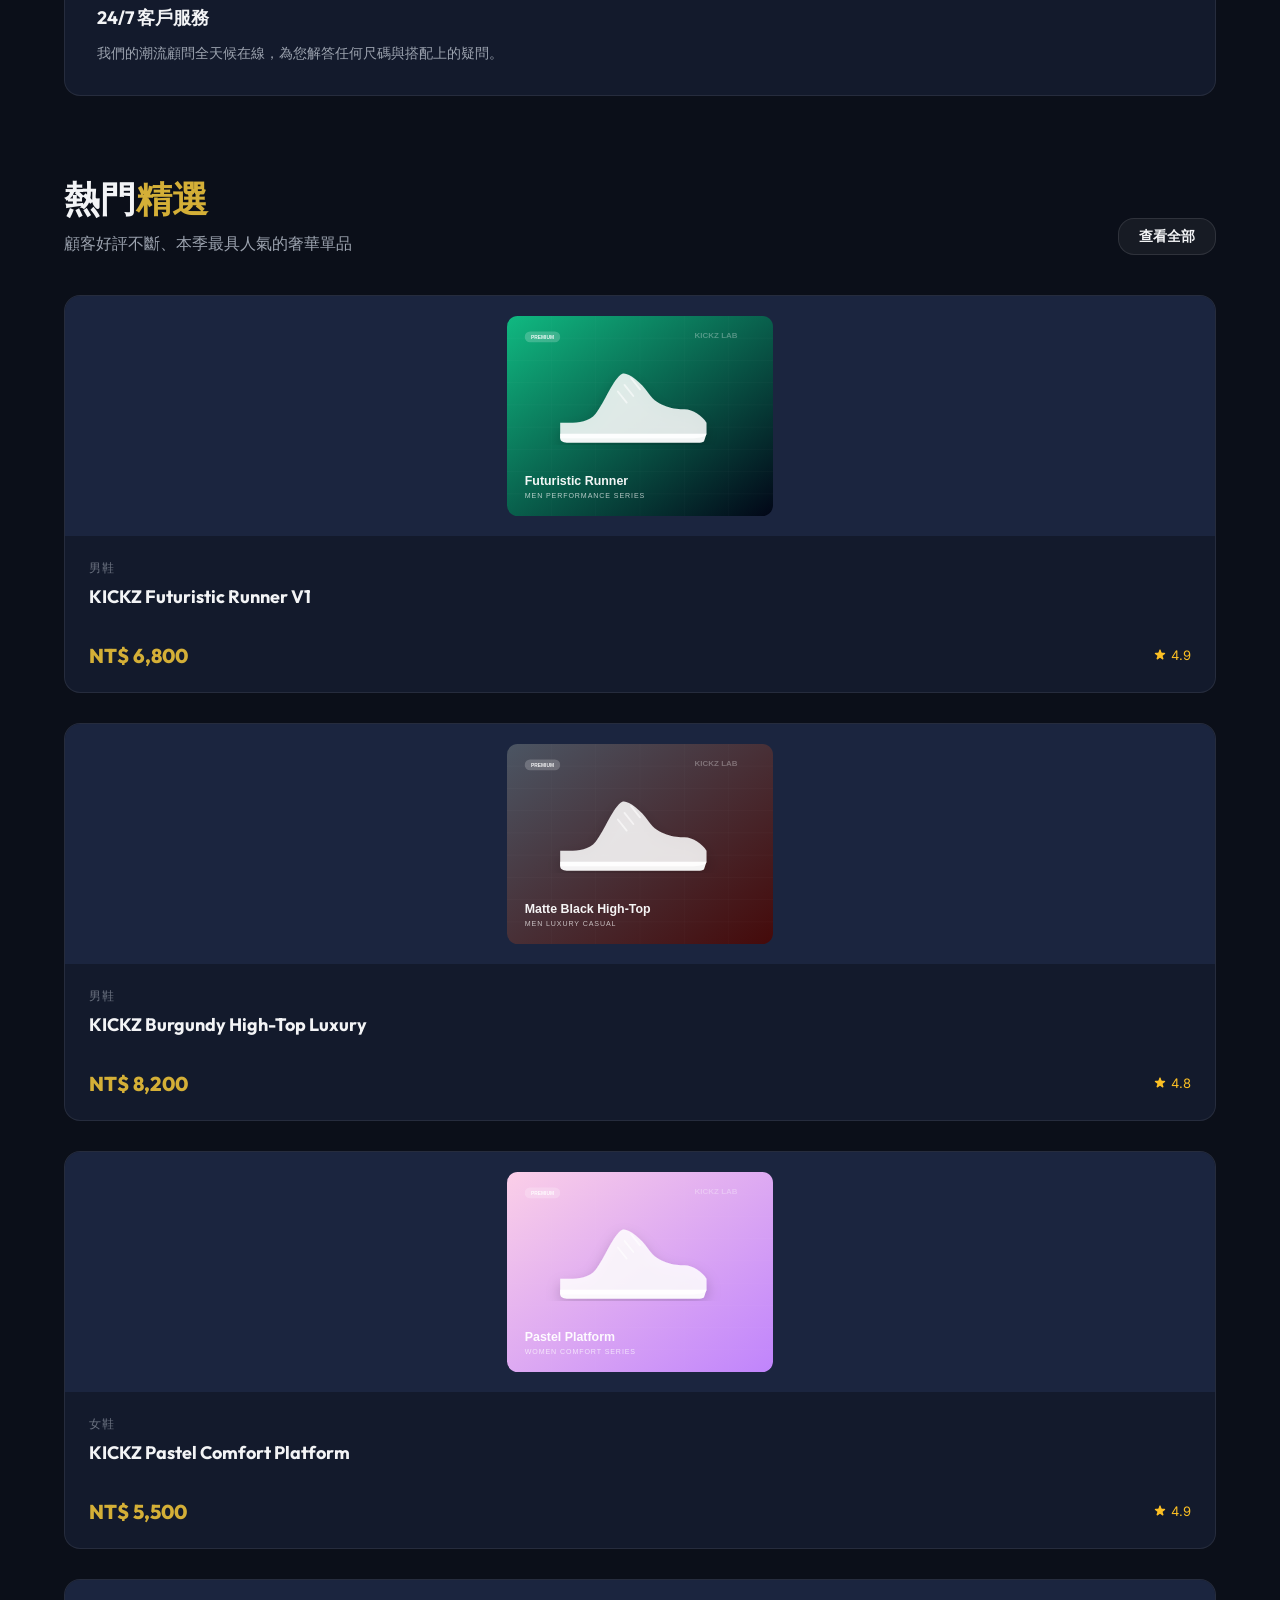
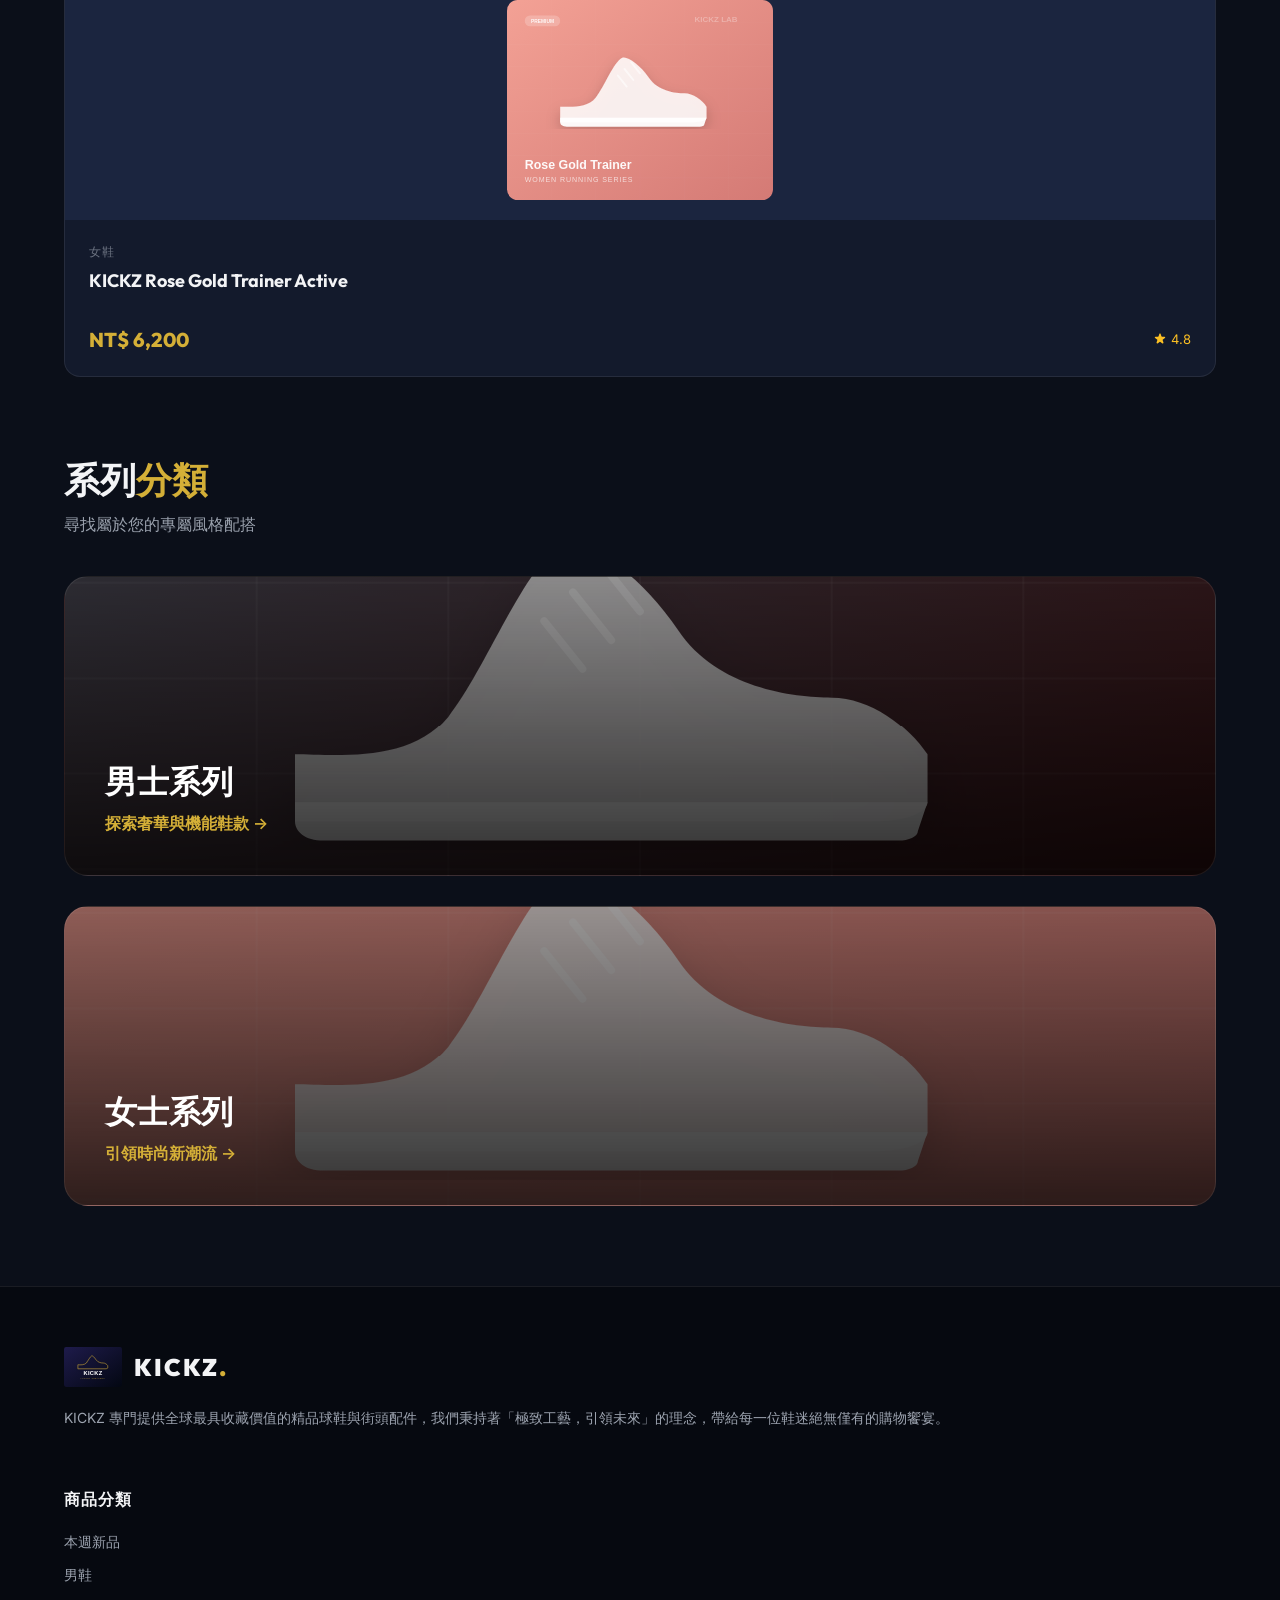
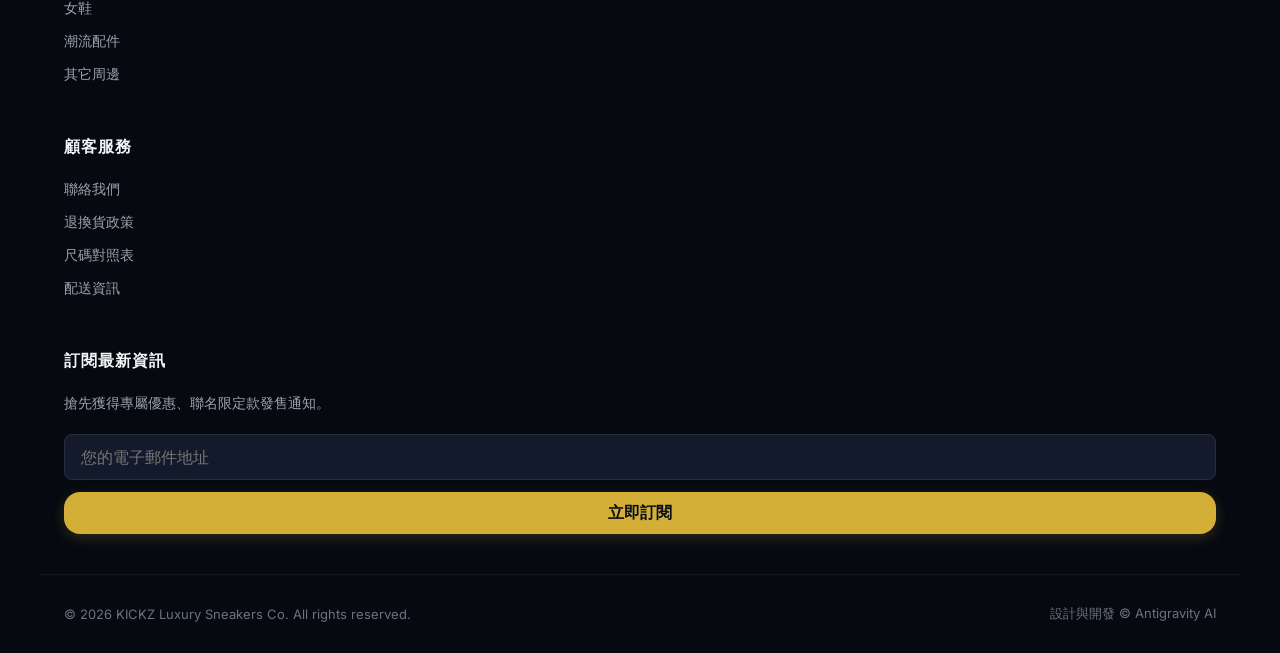
==== commit 712e94ad: "Update index.html" ====
--- a/index.html
+++ b/index.html
@@ -45,7 +45,7 @@
     <div class="container hero-grid">
       <div class="hero-content">
         <span class="hero-tag">2026 全新系列</span>
-        <h1 class="hero-title">踏上未來<br>引領潮流的<span>第一步</span></h1>
+        <h1 class="hero-title">北科大頂級球鞋專賣店<br><span>周妤甄</span></h1>
         <p class="hero-desc">體驗極致的舒適度與美學設計。我們精選頂級碳纖維動力跑鞋，伴您在城市的每一個轉角展現自信品味。</p>
         <div class="hero-btns">
           <a href="product.html?id=1" class="btn btn-primary">立即選購</a>
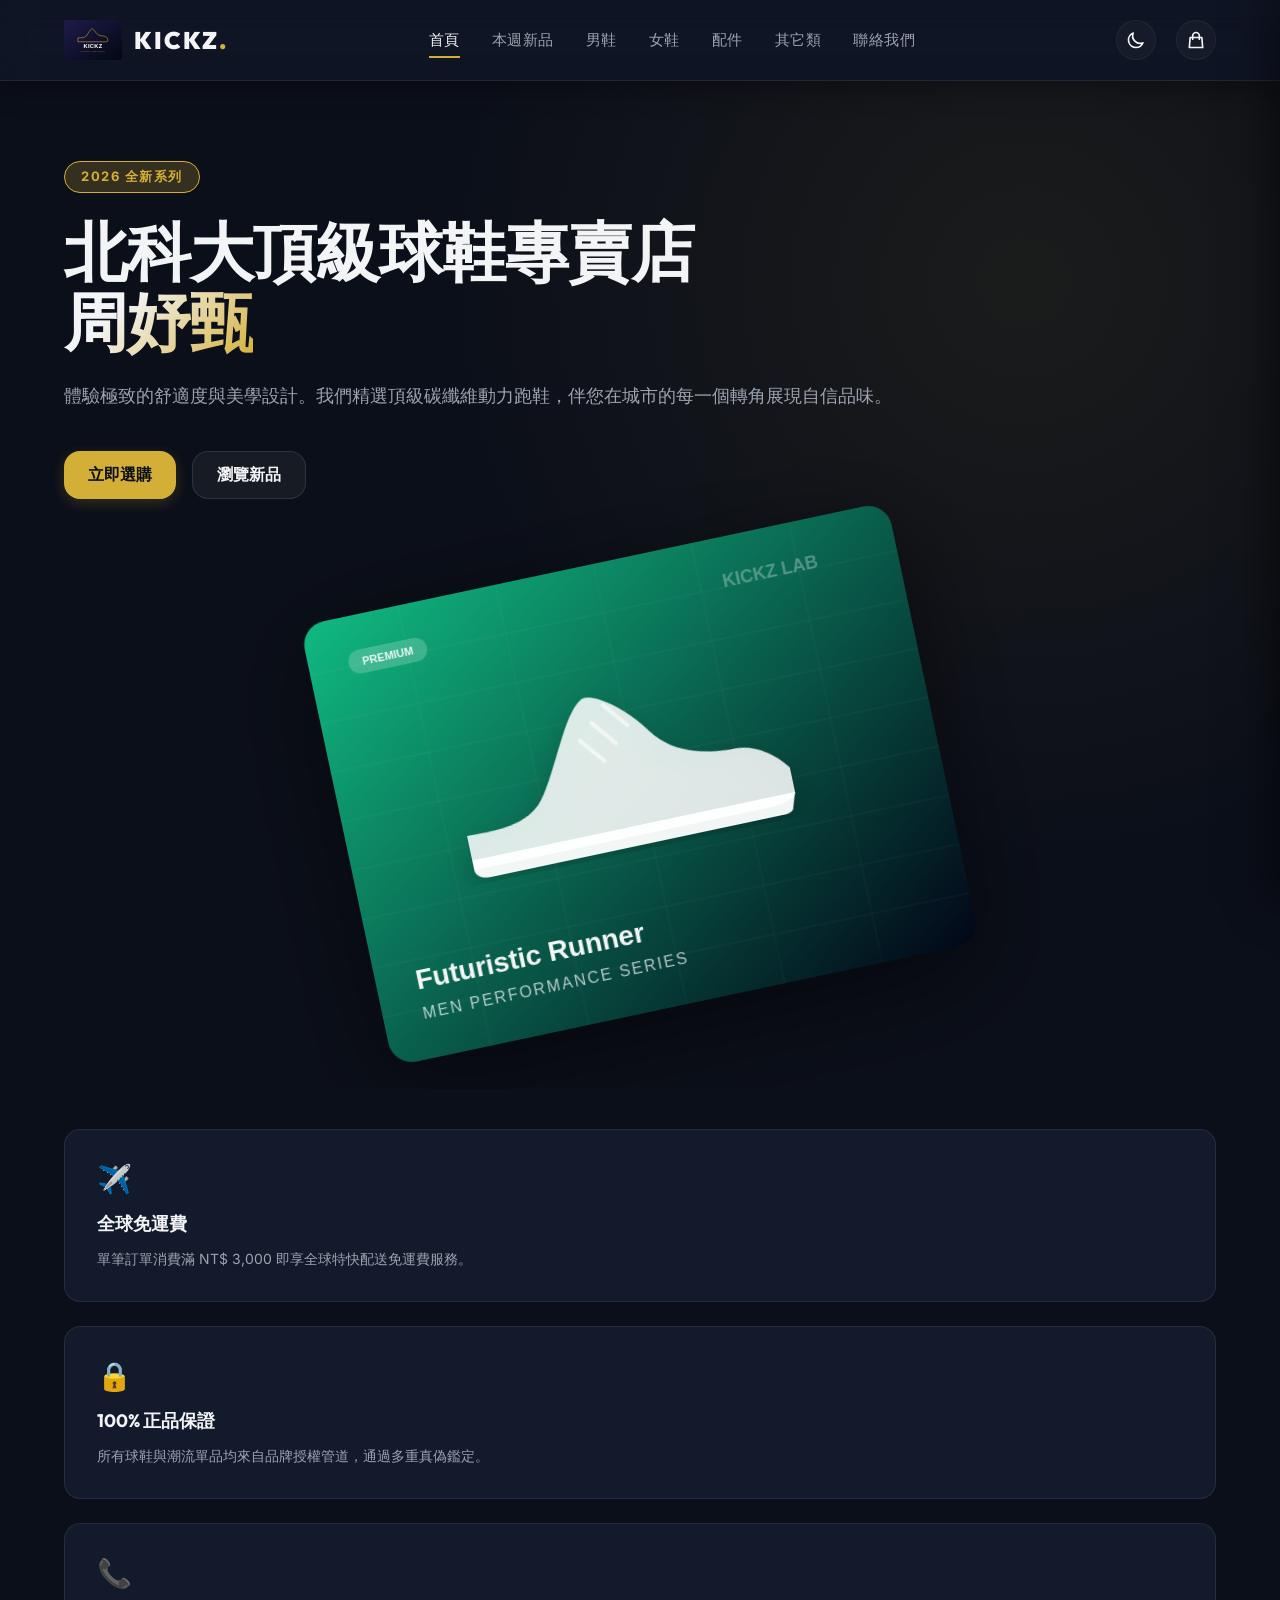
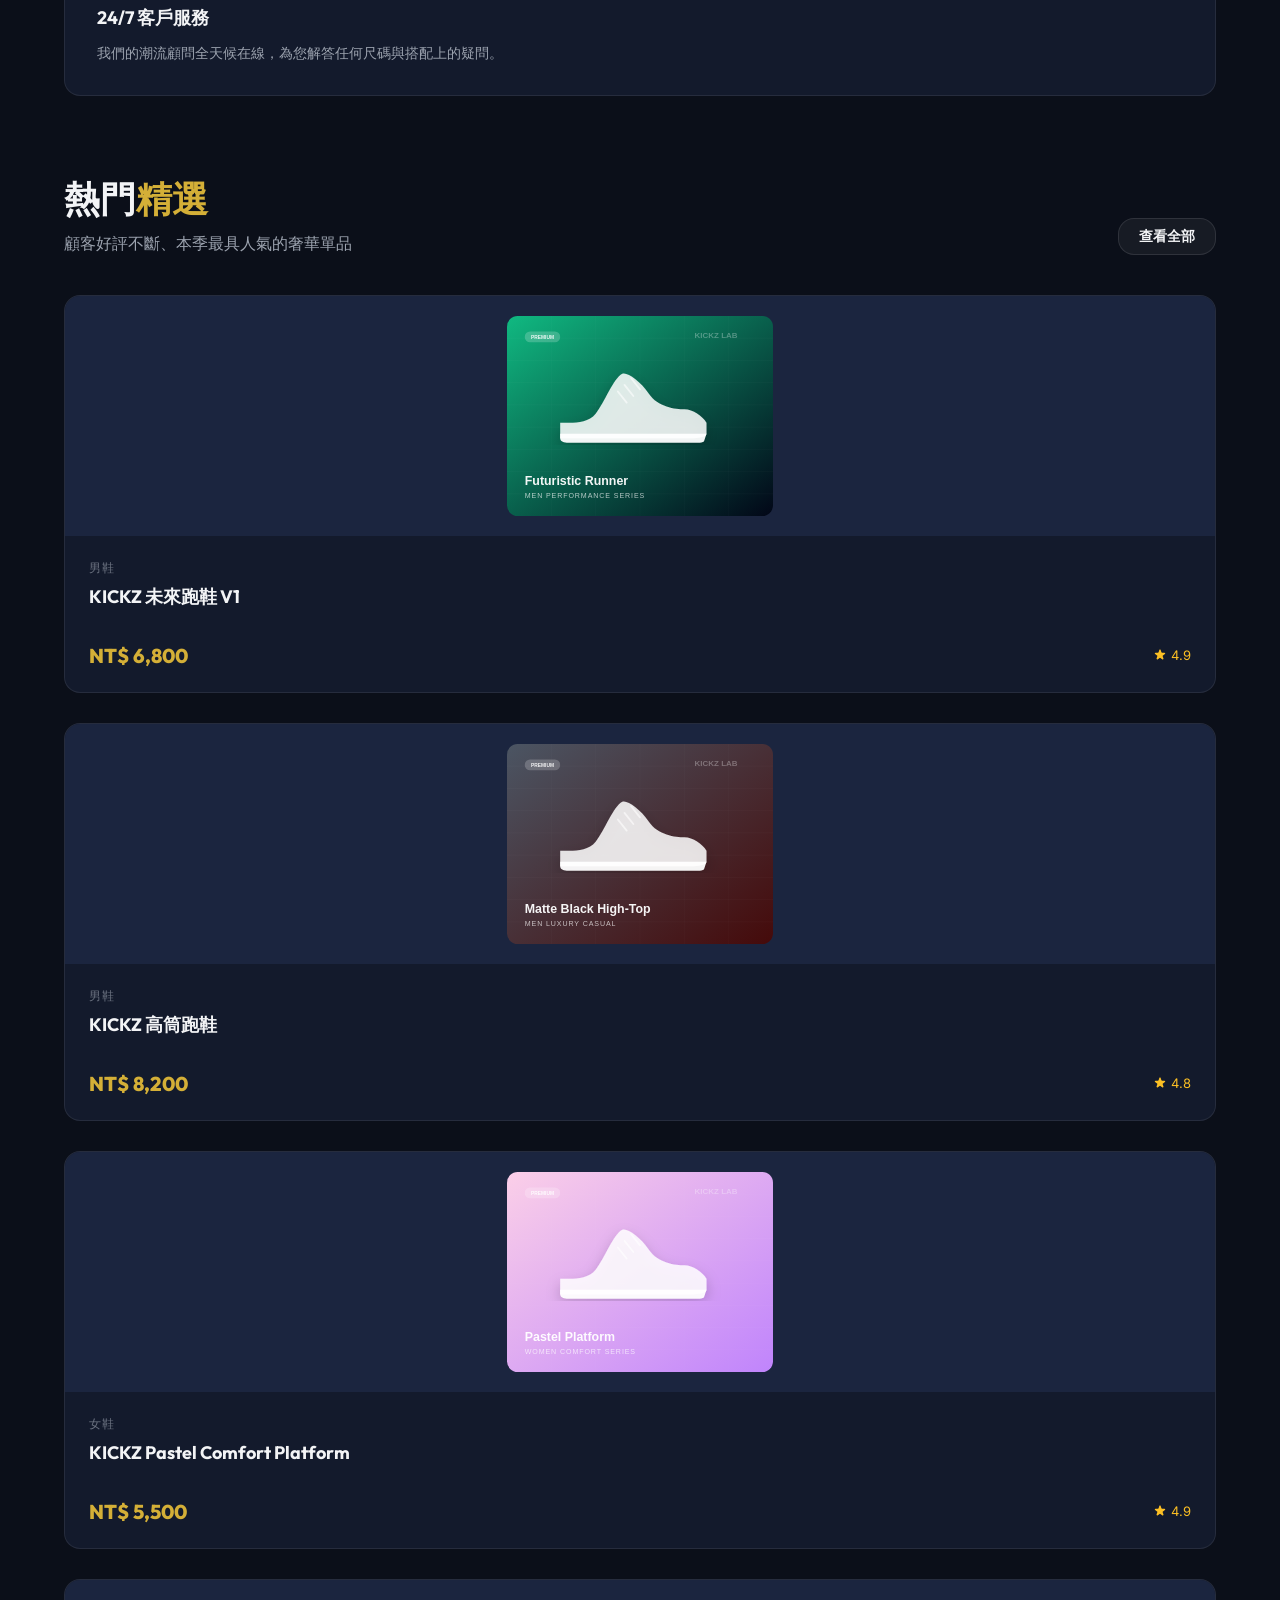
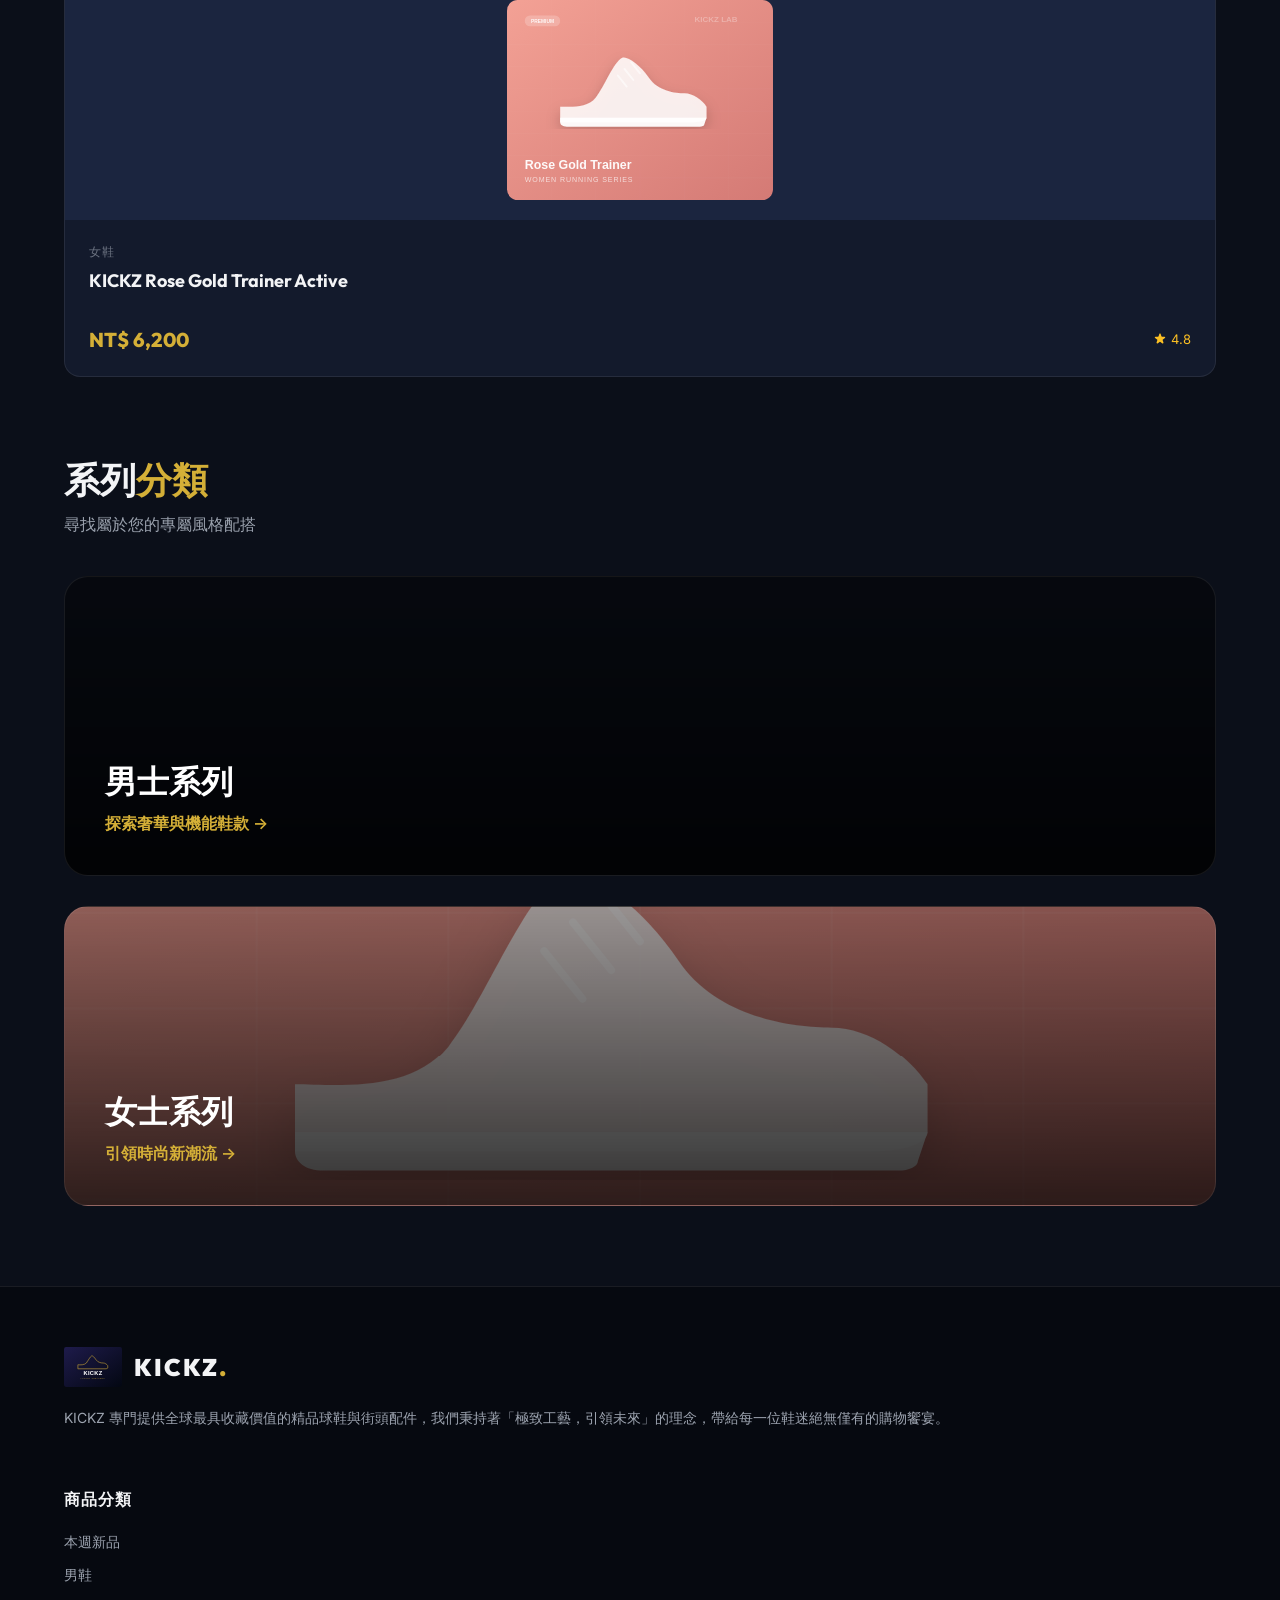
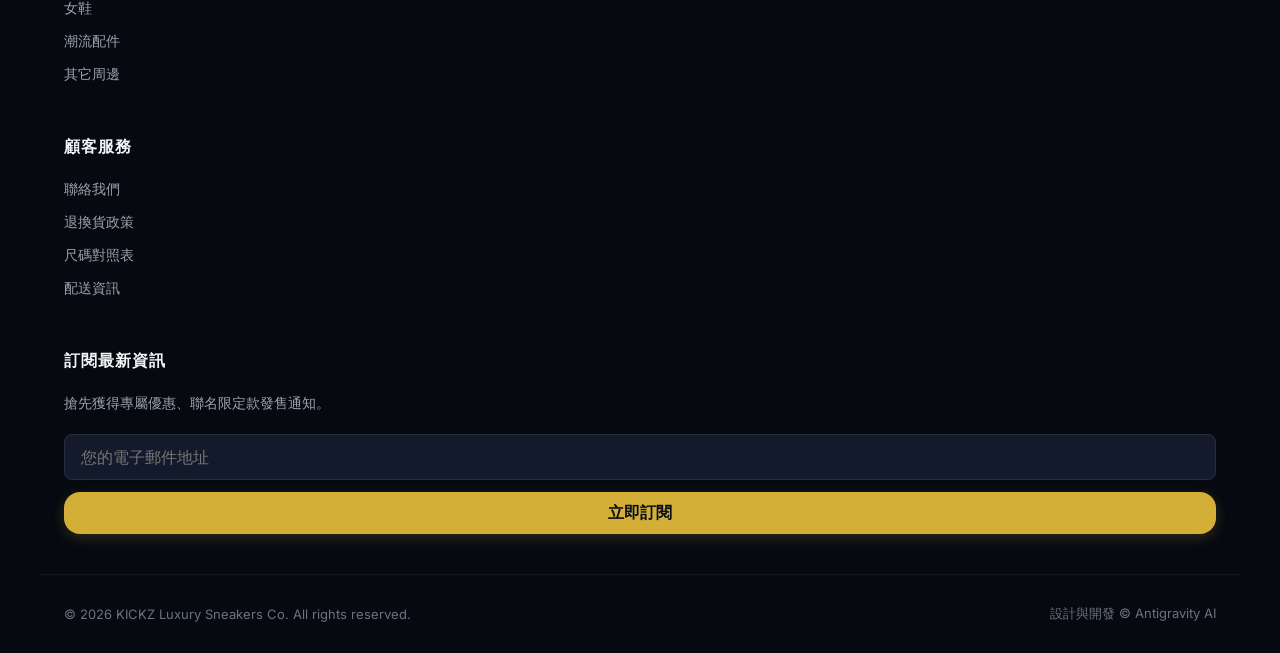
==== commit 98c24727: "Update index.html" ====
--- a/index.html
+++ b/index.html
@@ -1,9 +1,17 @@
 <!DOCTYPE html>
 <html lang="zh-Hant">
 <head>
+  <script type="application/ld+json">
+{
+  "@context": "https://schema.org",
+  "@type": "WebSite",
+  "name": "周妤甄｜北科大球鞋專賣店",
+  "url": "https://ko2088671.github.io/seo/"
+}
+</script>
   <meta charset="UTF-8">
   <meta name="viewport" content="width=device-width, initial-scale=1.0">
-  <title>北科大頂級球鞋專賣店</title>
+  <title>周妤甄｜北科大球鞋專賣店</title>
   <meta name="description" content="KICKZ 匯集全球最頂尖、最具未來感的限量潮流鞋款與配件。給您極致的舒適體驗與奢華設計。">
   <meta name="keywords" content="北科大球鞋店,男鞋,女鞋,配件,潮流">
   <link rel="stylesheet" href="style.css">
@@ -54,7 +62,7 @@
       </div>
       <div class="hero-image-wrapper">
         <div class="hero-circle-bg"></div>
-        <img src="assets/men_shoe_1.svg" alt="Futuristic Runner" class="hero-image">
+        <img src="assets/北科大球鞋專賣店-未來跑鞋V1.svg" alt="未來跑鞋V1" title="未來跑鞋V1" class="hero-image">
       </div>
     </div>
   </section>
